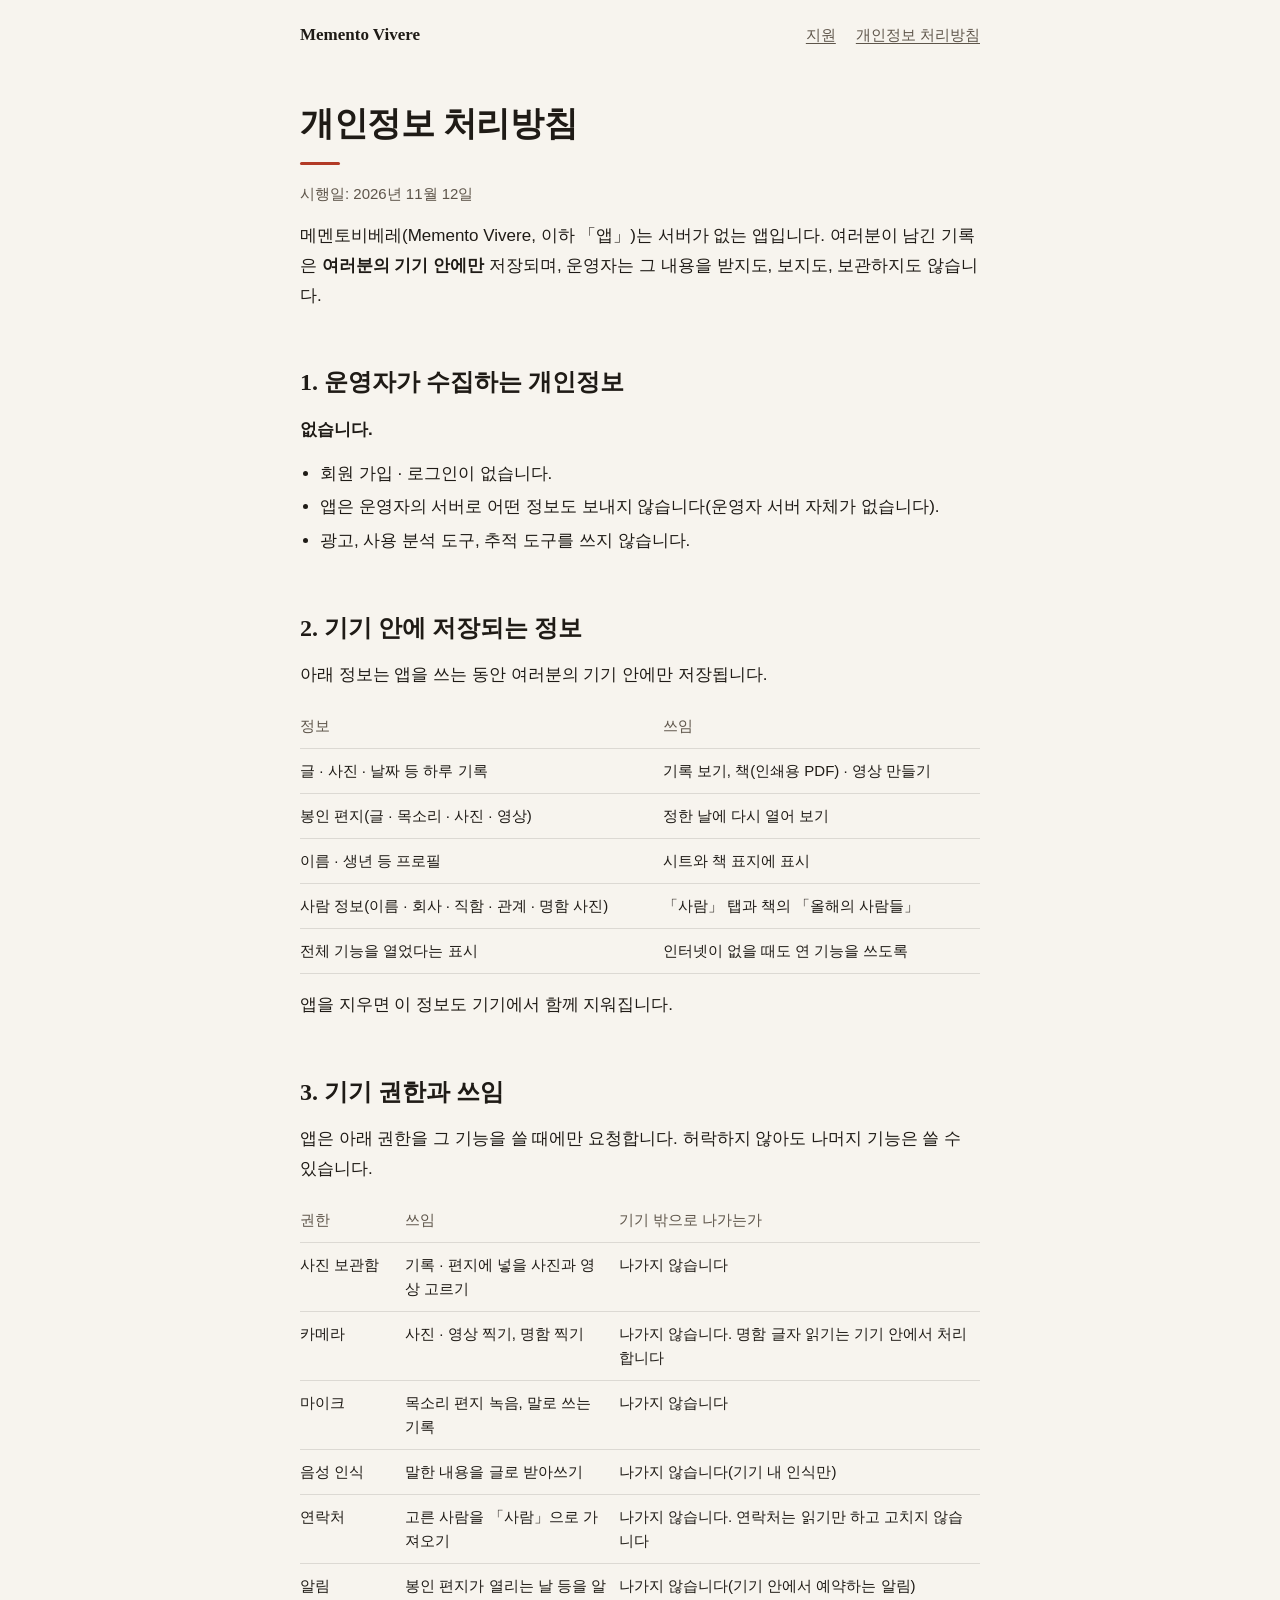
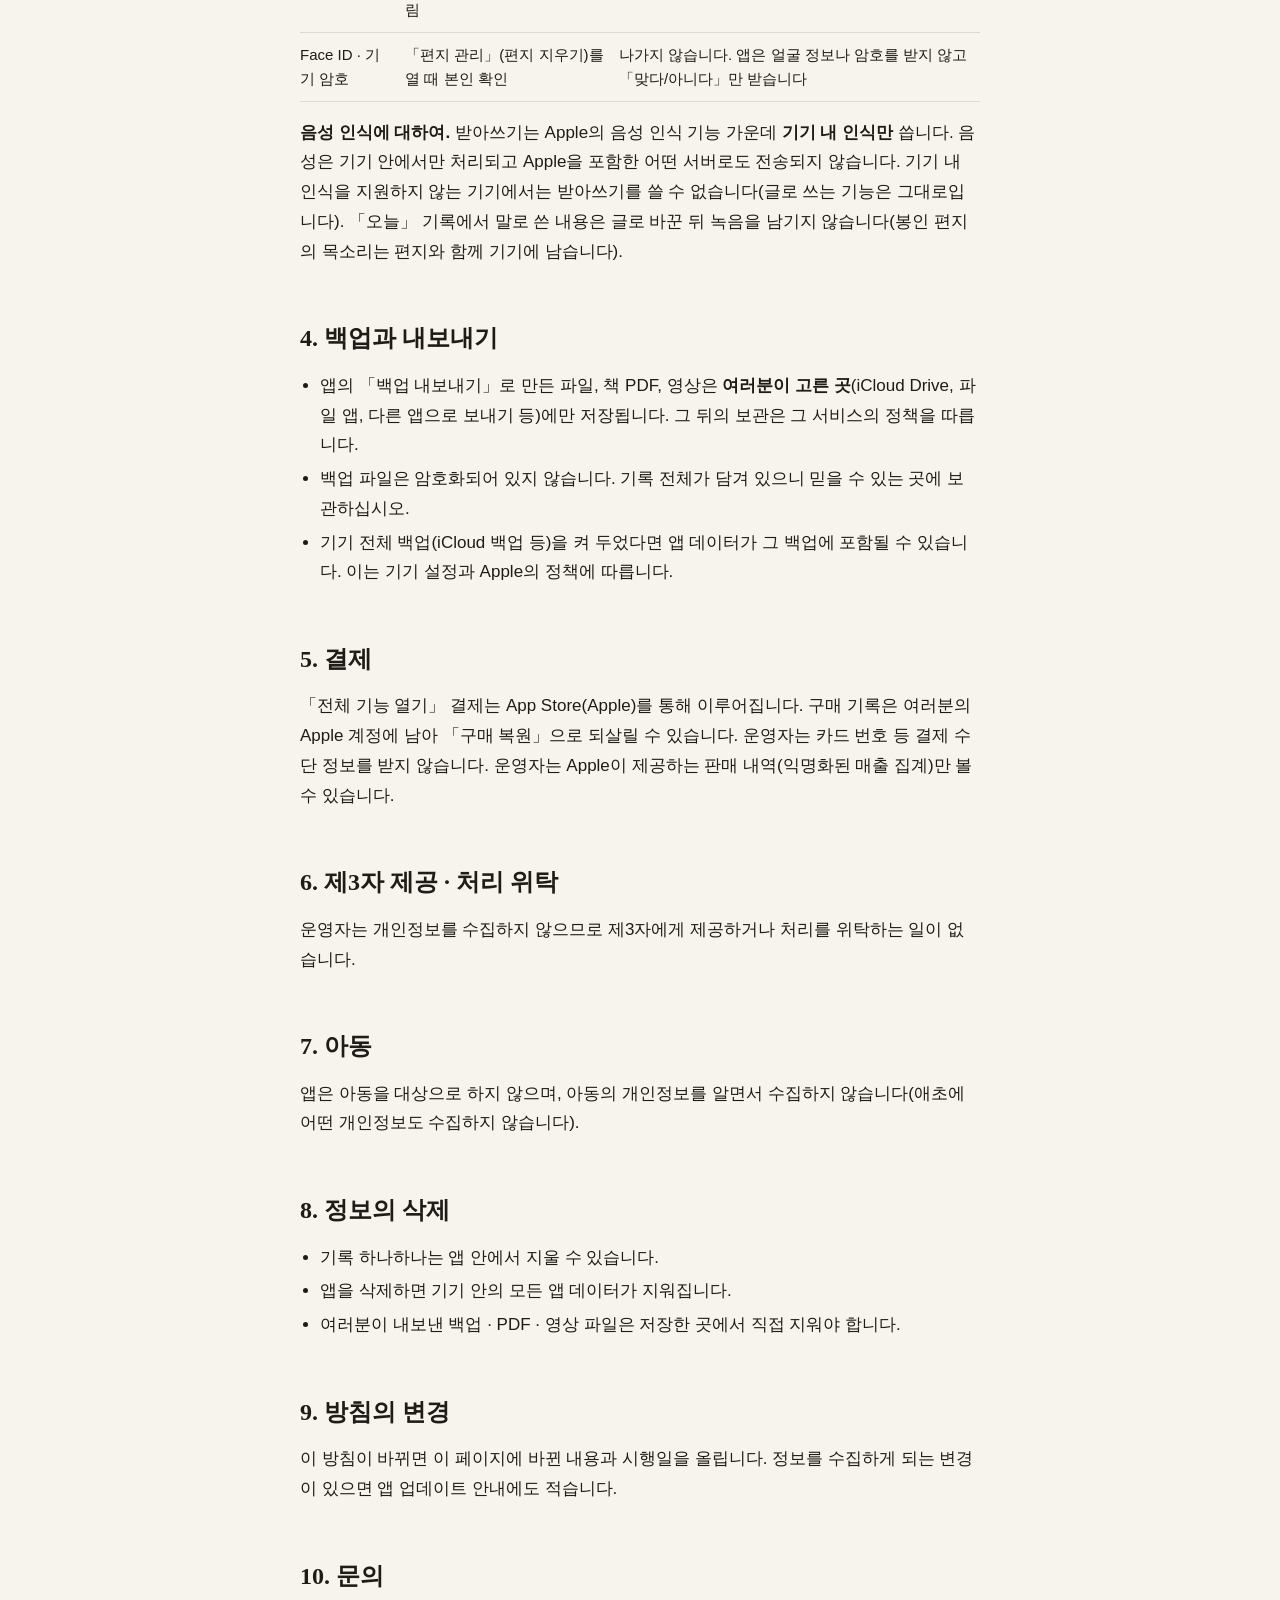
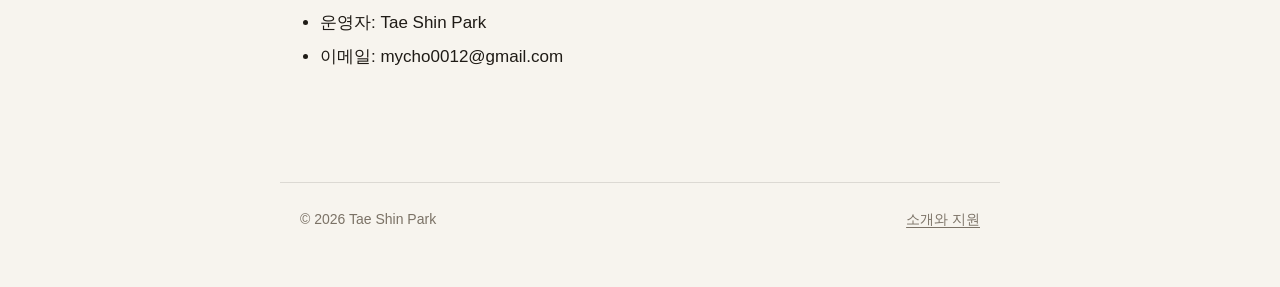
==== privacy.html @ f9a89fa9 "메멘토비베레 — 소개 · 지원 · 개인정보 처리방침 Co-Authored-By: Claude Fable 5.2 <noreply@anthropic.com>" ====
<!doctype html>
<html lang="ko">
<head>
<meta charset="utf-8">
<meta name="viewport" content="width=device-width, initial-scale=1">
<title>메멘토비베레 — 개인정보 처리방침</title>
<meta name="description" content="메멘토비베레는 서버가 없는 앱입니다. 기록은 기기 안에만 저장되며 운영자는 어떤 개인정보도 수집하지 않습니다.">
<link rel="icon" href="icon.png">
<link rel="stylesheet" href="style.css">
</head>
<body>
<nav><a class="mark" href="./">Memento Vivere</a><div><a href="./#support">지원</a><a href="privacy.html">개인정보 처리방침</a></div></nav>
<main>
  <h1 style="padding-top:32px">개인정보 처리방침</h1>
  <div class="rule" style="margin-top:16px"></div>
  <p class="note">시행일: 2026년 11월 12일</p>
  <p>메멘토비베레(Memento Vivere, 이하 「앱」)는 서버가 없는 앱입니다. 여러분이 남긴 기록은 <strong>여러분의 기기 안에만</strong> 저장되며, 운영자는 그 내용을 받지도, 보지도, 보관하지도 않습니다.</p>
  <h2>1. 운영자가 수집하는 개인정보</h2>
  <p><strong>없습니다.</strong></p>
  <ul><li>회원 가입 · 로그인이 없습니다.</li><li>앱은 운영자의 서버로 어떤 정보도 보내지 않습니다(운영자 서버 자체가 없습니다).</li><li>광고, 사용 분석 도구, 추적 도구를 쓰지 않습니다.</li></ul>
  <h2>2. 기기 안에 저장되는 정보</h2>
  <p>아래 정보는 앱을 쓰는 동안 여러분의 기기 안에만 저장됩니다.</p>
  <table><thead><tr><th>정보</th><th>쓰임</th></tr></thead><tbody><tr><td>글 · 사진 · 날짜 등 하루 기록</td><td>기록 보기, 책(인쇄용 PDF) · 영상 만들기</td></tr><tr><td>봉인 편지(글 · 목소리 · 사진 · 영상)</td><td>정한 날에 다시 열어 보기</td></tr><tr><td>이름 · 생년 등 프로필</td><td>시트와 책 표지에 표시</td></tr><tr><td>사람 정보(이름 · 회사 · 직함 · 관계 · 명함 사진)</td><td>「사람」 탭과 책의 「올해의 사람들」</td></tr><tr><td>전체 기능을 열었다는 표시</td><td>인터넷이 없을 때도 연 기능을 쓰도록</td></tr></tbody></table>
  <p>앱을 지우면 이 정보도 기기에서 함께 지워집니다.</p>
  <h2>3. 기기 권한과 쓰임</h2>
  <p>앱은 아래 권한을 그 기능을 쓸 때에만 요청합니다. 허락하지 않아도 나머지 기능은 쓸 수 있습니다.</p>
  <table><thead><tr><th>권한</th><th>쓰임</th><th>기기 밖으로 나가는가</th></tr></thead><tbody><tr><td>사진 보관함</td><td>기록 · 편지에 넣을 사진과 영상 고르기</td><td>나가지 않습니다</td></tr><tr><td>카메라</td><td>사진 · 영상 찍기, 명함 찍기</td><td>나가지 않습니다. 명함 글자 읽기는 기기 안에서 처리합니다</td></tr><tr><td>마이크</td><td>목소리 편지 녹음, 말로 쓰는 기록</td><td>나가지 않습니다</td></tr><tr><td>음성 인식</td><td>말한 내용을 글로 받아쓰기</td><td>나가지 않습니다(기기 내 인식만)</td></tr><tr><td>연락처</td><td>고른 사람을 「사람」으로 가져오기</td><td>나가지 않습니다. 연락처는 읽기만 하고 고치지 않습니다</td></tr><tr><td>알림</td><td>봉인 편지가 열리는 날 등을 알림</td><td>나가지 않습니다(기기 안에서 예약하는 알림)</td></tr><tr><td>Face ID · 기기 암호</td><td>「편지 관리」(편지 지우기)를 열 때 본인 확인</td><td>나가지 않습니다. 앱은 얼굴 정보나 암호를 받지 않고 「맞다/아니다」만 받습니다</td></tr></tbody></table>
  <p><strong>음성 인식에 대하여.</strong> 받아쓰기는 Apple의 음성 인식 기능 가운데 <strong>기기 내 인식만</strong> 씁니다. 음성은 기기 안에서만 처리되고 Apple을 포함한 어떤 서버로도 전송되지 않습니다. 기기 내 인식을 지원하지 않는 기기에서는 받아쓰기를 쓸 수 없습니다(글로 쓰는 기능은 그대로입니다). 「오늘」 기록에서 말로 쓴 내용은 글로 바꾼 뒤 녹음을 남기지 않습니다(봉인 편지의 목소리는 편지와 함께 기기에 남습니다).</p>
  <h2>4. 백업과 내보내기</h2>
  <ul><li>앱의 「백업 내보내기」로 만든 파일, 책 PDF, 영상은 <strong>여러분이 고른 곳</strong>(iCloud Drive, 파일 앱, 다른 앱으로 보내기 등)에만 저장됩니다. 그 뒤의 보관은 그 서비스의 정책을 따릅니다.</li><li>백업 파일은 암호화되어 있지 않습니다. 기록 전체가 담겨 있으니 믿을 수 있는 곳에 보관하십시오.</li><li>기기 전체 백업(iCloud 백업 등)을 켜 두었다면 앱 데이터가 그 백업에 포함될 수 있습니다. 이는 기기 설정과 Apple의 정책에 따릅니다.</li></ul>
  <h2>5. 결제</h2>
  <p>「전체 기능 열기」 결제는 App Store(Apple)를 통해 이루어집니다. 구매 기록은 여러분의 Apple 계정에 남아 「구매 복원」으로 되살릴 수 있습니다. 운영자는 카드 번호 등 결제 수단 정보를 받지 않습니다. 운영자는 Apple이 제공하는 판매 내역(익명화된 매출 집계)만 볼 수 있습니다.</p>
  <h2>6. 제3자 제공 · 처리 위탁</h2>
  <p>운영자는 개인정보를 수집하지 않으므로 제3자에게 제공하거나 처리를 위탁하는 일이 없습니다.</p>
  <h2>7. 아동</h2>
  <p>앱은 아동을 대상으로 하지 않으며, 아동의 개인정보를 알면서 수집하지 않습니다(애초에 어떤 개인정보도 수집하지 않습니다).</p>
  <h2>8. 정보의 삭제</h2>
  <ul><li>기록 하나하나는 앱 안에서 지울 수 있습니다.</li><li>앱을 삭제하면 기기 안의 모든 앱 데이터가 지워집니다.</li><li>여러분이 내보낸 백업 · PDF · 영상 파일은 저장한 곳에서 직접 지워야 합니다.</li></ul>
  <h2>9. 방침의 변경</h2>
  <p>이 방침이 바뀌면 이 페이지에 바뀐 내용과 시행일을 올립니다. 정보를 수집하게 되는 변경이 있으면 앱 업데이트 안내에도 적습니다.</p>
  <h2>10. 문의</h2>
  <ul><li>운영자: Tae Shin Park</li><li>이메일: mycho0012@gmail.com</li></ul>
</main>
<footer><span>© 2026 Tae Shin Park</span><span><a href="./">소개와 지원</a></span></footer>
</body>
</html>
---- style.css ----
/* 메멘토비베레 — 소개 · 지원 · 개인정보 처리방침. 바깥 글꼴·스크립트·추적 없음(이 사이트도 아무것도 모으지 않는다) */
:root { --bg: #f7f4ee; --card: #fdfbf7; --line: rgba(31, 27, 22, .12); --t1: #1f1b16; --t2: #5e554a; --t3: #7b7266; --accent: #b23a26;
  --serif: 'Noto Serif KR', 'AppleMyungjo', 'Nanum Myeongjo', 'Batang', serif; --sans: -apple-system, 'Apple SD Gothic Neo', 'Noto Sans KR', 'Malgun Gothic', sans-serif; }
@media (prefers-color-scheme: dark) { :root { --bg: #161513; --card: #1c1a18; --line: rgba(239, 233, 222, .12); --t1: #efe9de; --t2: #aaa398; --t3: #8a847a; --accent: #e0694f; } }
* { box-sizing: border-box; }
html { -webkit-text-size-adjust: 100%; }
body { margin: 0; background: var(--bg); color: var(--t1); font: 17px/1.75 var(--sans); }
main { max-width: 720px; margin: 0 auto; padding: 0 20px 96px; }
a { color: inherit; text-underline-offset: 3px; }
nav { max-width: 720px; margin: 0 auto; padding: 20px; display: flex; justify-content: space-between; align-items: center; gap: 16px; font-size: 15px; }
nav .mark { font-family: var(--serif); font-weight: 600; font-size: 17px; text-decoration: none; }
nav div { display: flex; gap: 20px; color: var(--t2); }
header.hero { padding: 48px 0 40px; display: grid; grid-template-columns: 112px 1fr; gap: 24px; align-items: center; }
header.hero img { width: 112px; height: 112px; border-radius: 25px; box-shadow: 0 1px 2px rgba(0, 0, 0, .08), 0 12px 32px -16px rgba(31, 27, 22, .5); }
h1 { margin: 0; font: 600 34px/1.3 var(--serif); letter-spacing: -.01em; }
header.hero p { margin: 8px 0 0; color: var(--t2); }
h2 { margin: 56px 0 16px; font: 600 24px/1.35 var(--serif); }
h3 { margin: 28px 0 6px; font: 600 17px/1.5 var(--sans); }
p { margin: 0 0 14px; }
.lead { font-size: 19px; line-height: 1.7; }
ul { margin: 0 0 14px; padding-left: 20px; } li { margin: 4px 0; }
.card { background: var(--card); border-radius: 16px; box-shadow: inset 0 0 0 1px var(--line); padding: 20px; }
.grid { display: grid; grid-template-columns: 1fr 1fr; gap: 12px; } .grid .card h3 { margin-top: 0; } .grid .card p { margin: 0; color: var(--t2); font-size: 15px; line-height: 1.65; }
.note { color: var(--t2); font-size: 15px; }
table { width: 100%; border-collapse: collapse; margin: 8px 0 16px; font-size: 15px; line-height: 1.6; }
th, td { text-align: left; vertical-align: top; padding: 10px 12px 10px 0; border-bottom: 1px solid var(--line); } th { color: var(--t2); font-weight: 400; }
details { border-bottom: 1px solid var(--line); padding: 14px 0; } summary { cursor: pointer; font-weight: 600; } details p { margin: 10px 0 0; color: var(--t2); }
.rule { width: 40px; height: 3px; background: var(--accent); border-radius: 2px; margin: 0 0 16px; }
footer { max-width: 720px; margin: 0 auto; padding: 24px 20px 56px; color: var(--t3); font-size: 14px; border-top: 1px solid var(--line); display: flex; justify-content: space-between; gap: 16px; flex-wrap: wrap; }
@media (max-width: 560px) { header.hero { grid-template-columns: 1fr; gap: 16px; padding-top: 24px; } header.hero img { width: 88px; height: 88px; border-radius: 20px; } h1 { font-size: 28px; } .grid { grid-template-columns: 1fr; } nav div { gap: 14px; } }
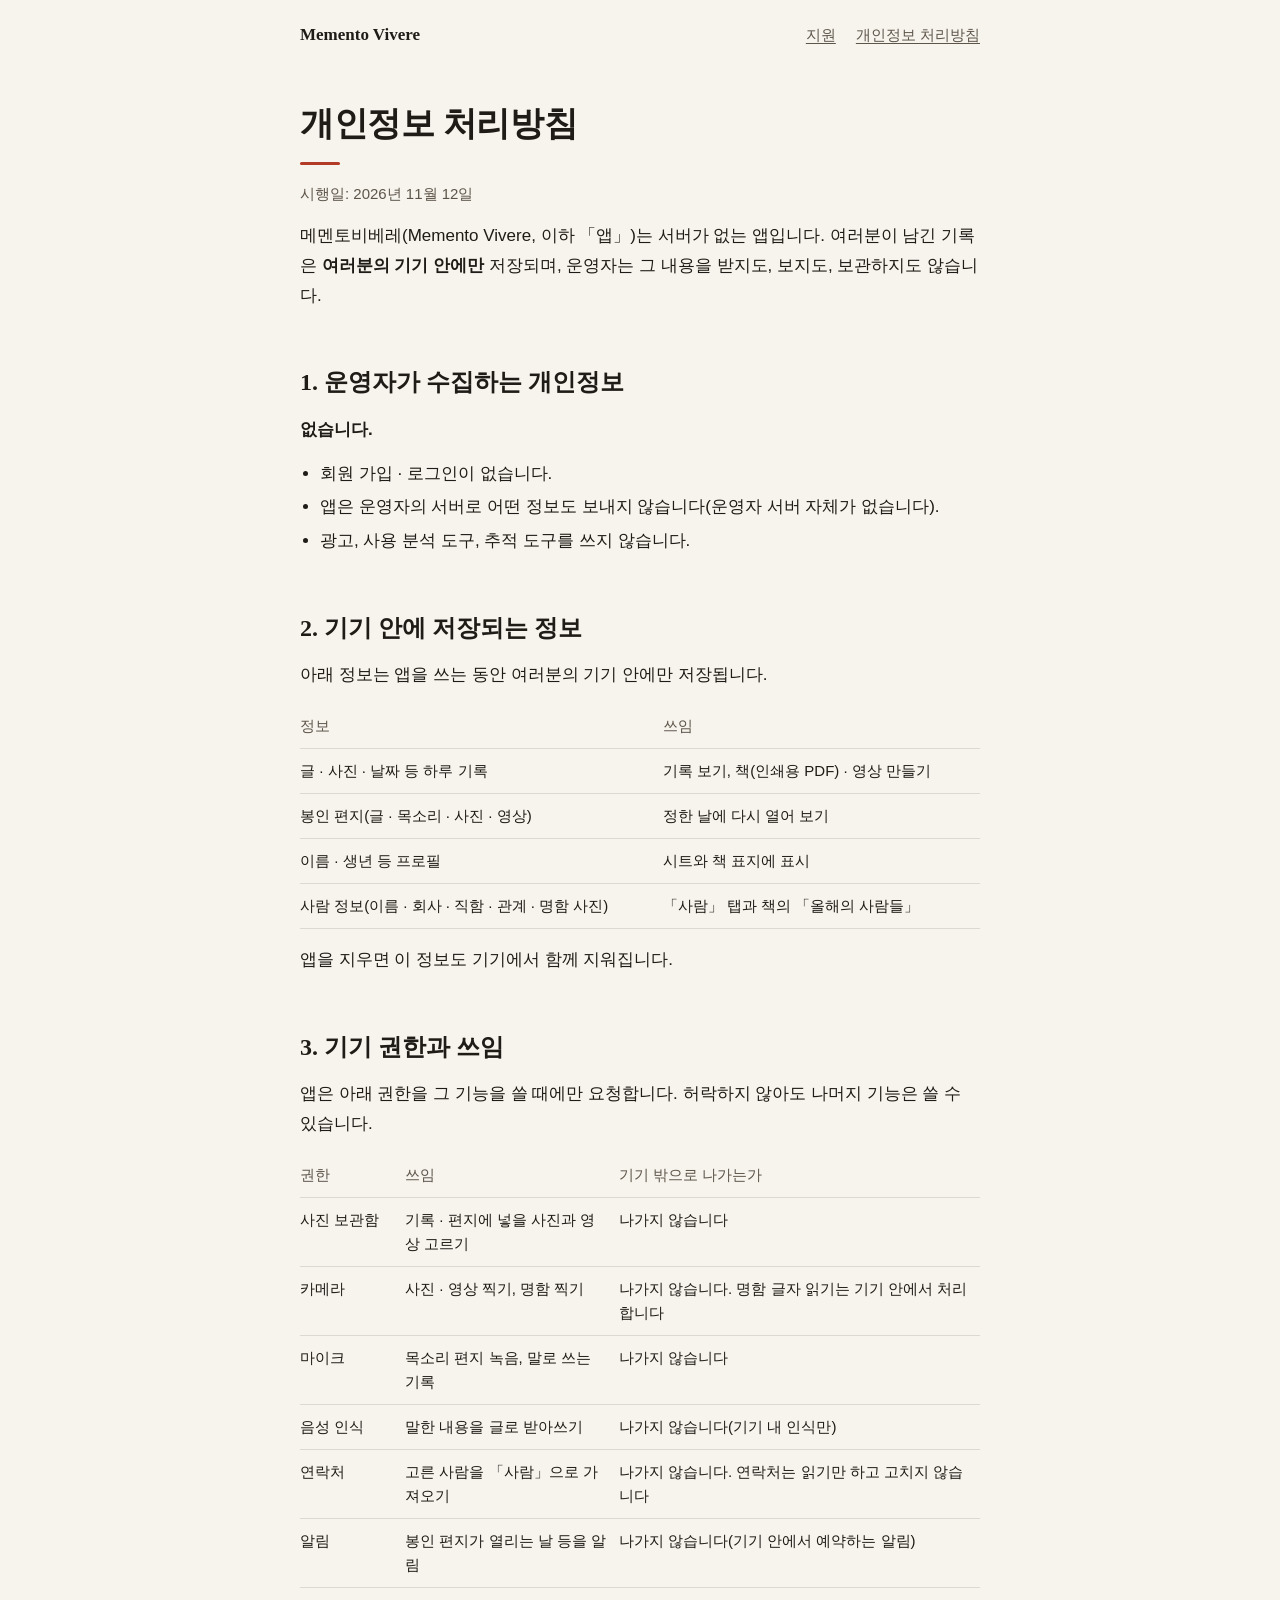
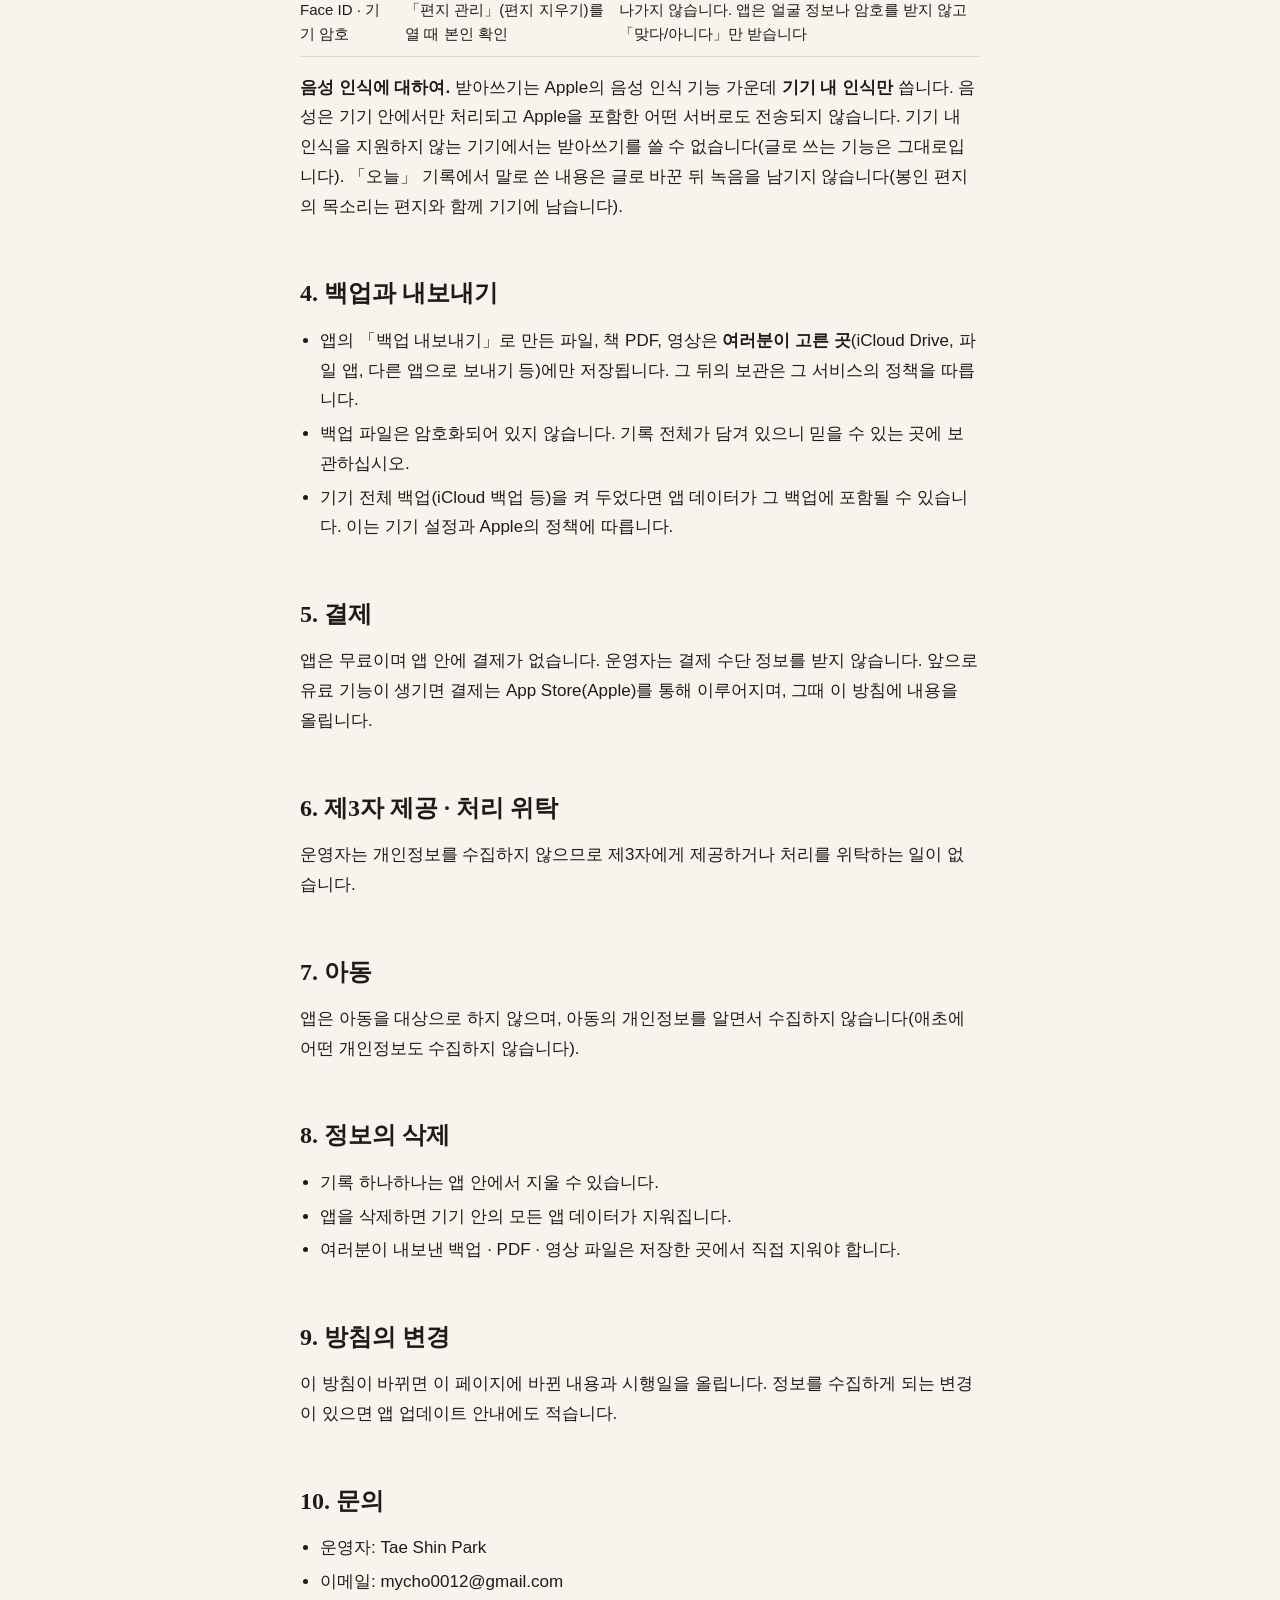
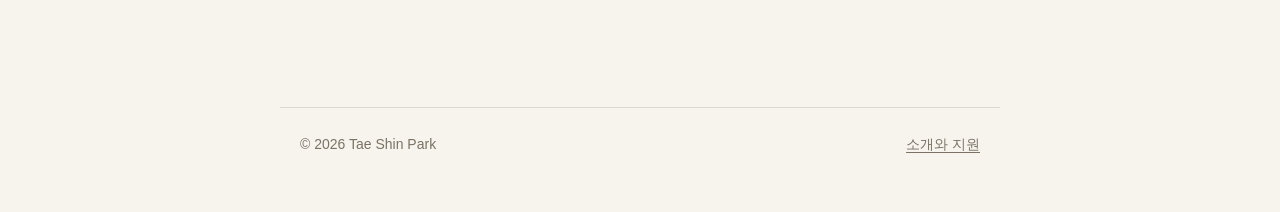
==== commit d61f1bee: "무료 앱으로 — 값 안내와 결제 관련 질문을 고침 Co-Authored-By: Claude Fable 5.2 <noreply@anthropic.com>" ====
--- a/privacy.html
+++ b/privacy.html
@@ -20,7 +20,7 @@
   <ul><li>회원 가입 · 로그인이 없습니다.</li><li>앱은 운영자의 서버로 어떤 정보도 보내지 않습니다(운영자 서버 자체가 없습니다).</li><li>광고, 사용 분석 도구, 추적 도구를 쓰지 않습니다.</li></ul>
   <h2>2. 기기 안에 저장되는 정보</h2>
   <p>아래 정보는 앱을 쓰는 동안 여러분의 기기 안에만 저장됩니다.</p>
-  <table><thead><tr><th>정보</th><th>쓰임</th></tr></thead><tbody><tr><td>글 · 사진 · 날짜 등 하루 기록</td><td>기록 보기, 책(인쇄용 PDF) · 영상 만들기</td></tr><tr><td>봉인 편지(글 · 목소리 · 사진 · 영상)</td><td>정한 날에 다시 열어 보기</td></tr><tr><td>이름 · 생년 등 프로필</td><td>시트와 책 표지에 표시</td></tr><tr><td>사람 정보(이름 · 회사 · 직함 · 관계 · 명함 사진)</td><td>「사람」 탭과 책의 「올해의 사람들」</td></tr><tr><td>전체 기능을 열었다는 표시</td><td>인터넷이 없을 때도 연 기능을 쓰도록</td></tr></tbody></table>
+  <table><thead><tr><th>정보</th><th>쓰임</th></tr></thead><tbody><tr><td>글 · 사진 · 날짜 등 하루 기록</td><td>기록 보기, 책(인쇄용 PDF) · 영상 만들기</td></tr><tr><td>봉인 편지(글 · 목소리 · 사진 · 영상)</td><td>정한 날에 다시 열어 보기</td></tr><tr><td>이름 · 생년 등 프로필</td><td>시트와 책 표지에 표시</td></tr><tr><td>사람 정보(이름 · 회사 · 직함 · 관계 · 명함 사진)</td><td>「사람」 탭과 책의 「올해의 사람들」</td></tr></tbody></table>
   <p>앱을 지우면 이 정보도 기기에서 함께 지워집니다.</p>
   <h2>3. 기기 권한과 쓰임</h2>
   <p>앱은 아래 권한을 그 기능을 쓸 때에만 요청합니다. 허락하지 않아도 나머지 기능은 쓸 수 있습니다.</p>
@@ -29,7 +29,7 @@
   <h2>4. 백업과 내보내기</h2>
   <ul><li>앱의 「백업 내보내기」로 만든 파일, 책 PDF, 영상은 <strong>여러분이 고른 곳</strong>(iCloud Drive, 파일 앱, 다른 앱으로 보내기 등)에만 저장됩니다. 그 뒤의 보관은 그 서비스의 정책을 따릅니다.</li><li>백업 파일은 암호화되어 있지 않습니다. 기록 전체가 담겨 있으니 믿을 수 있는 곳에 보관하십시오.</li><li>기기 전체 백업(iCloud 백업 등)을 켜 두었다면 앱 데이터가 그 백업에 포함될 수 있습니다. 이는 기기 설정과 Apple의 정책에 따릅니다.</li></ul>
   <h2>5. 결제</h2>
-  <p>「전체 기능 열기」 결제는 App Store(Apple)를 통해 이루어집니다. 구매 기록은 여러분의 Apple 계정에 남아 「구매 복원」으로 되살릴 수 있습니다. 운영자는 카드 번호 등 결제 수단 정보를 받지 않습니다. 운영자는 Apple이 제공하는 판매 내역(익명화된 매출 집계)만 볼 수 있습니다.</p>
+  <p>앱은 무료이며 앱 안에 결제가 없습니다. 운영자는 결제 수단 정보를 받지 않습니다. 앞으로 유료 기능이 생기면 결제는 App Store(Apple)를 통해 이루어지며, 그때 이 방침에 내용을 올립니다.</p>
   <h2>6. 제3자 제공 · 처리 위탁</h2>
   <p>운영자는 개인정보를 수집하지 않으므로 제3자에게 제공하거나 처리를 위탁하는 일이 없습니다.</p>
   <h2>7. 아동</h2>
